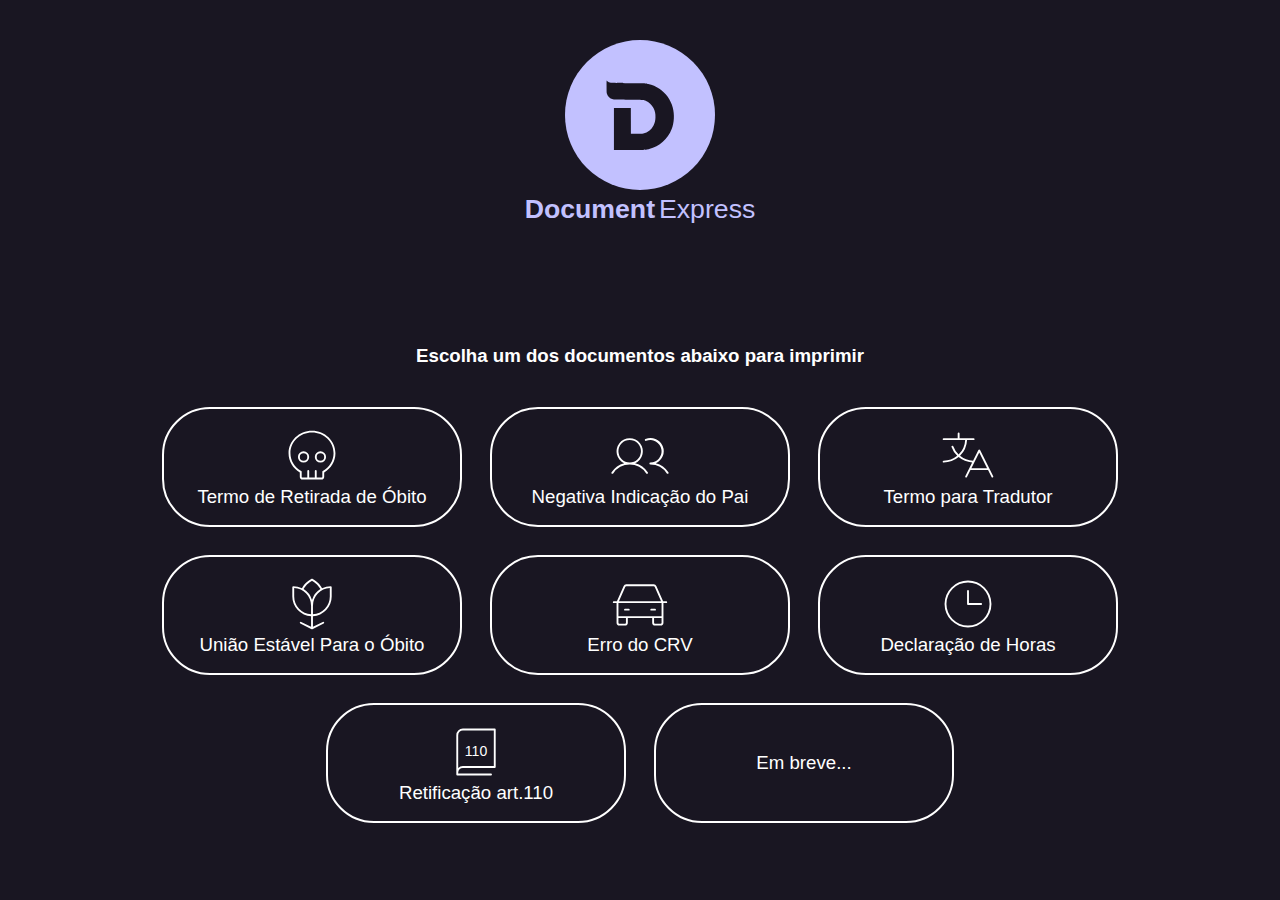
==== index.html @ bce2ed84 "first commit" ====
<!DOCTYPE html>
<html lang="pt-br">
    <head>
        <link rel="preconnect" href="https://fonts.googleapis.com">
        <link rel="preconnect" href="https://fonts.gstatic.com" crossorigin>
        <link href="https://fonts.googleapis.com/css2?family=Raleway:wght@700&display=swap" rel="stylesheet">

        <script type="text/javascript">
            (function(c,l,a,r,i,t,y){
                c[a]=c[a]||function(){(c[a].q=c[a].q||[]).push(arguments)};
                t=l.createElement(r);t.async=1;t.src="https://www.clarity.ms/tag/"+i;
                y=l.getElementsByTagName(r)[0];y.parentNode.insertBefore(t,y);
            })(window, document, "clarity", "script", "jylwb43z7i");
        </script>

        <meta charset="UTF-8">
        <meta name="viewport" content="width=device-width, initial-scale=1.0">
        <meta property="og:title" content="Document Express">
        <meta property="og:description" content="Ganhe tempo nos atendimentos utilizando formulários e requerimentos automatizados e totlamente personalizáveis.">
        <meta property="og:image" content="https://i.imgur.com/FWwTlKL_d.webp?maxwidth=1920&fidelity=grand">

        <link rel="shortcut icon" href="assets/favicon.svg" type="image/x-icon">
        <link rel="stylesheet" href="styles/global.css">
        <link rel="stylesheet" href="styles/home.css">
        <title>Document Express</title>
    </head>

    <body>
        <header>
            <img src="assets/logo-docexpress.svg" alt="Document Express">
            <div>
                Document<div>Express</div>
            </div>
            <p>Escolha um dos documentos abaixo para imprimir</p>
        </header>


        <div class="cards">
            <a href="pages/retirada-de-obito.html">
                <div class="card">
                    <img src="assets/skull.svg" alt="skull">
                    <p class="tip">Termo de Retirada de Óbito</p>
                </div>
            </a>

            <a href="pages/negativa-indicacao-do-pai.html">
                <div class="card">
                    <img src="assets/family.svg" alt="family">
                    <p class="tip">Negativa Indicação do Pai</p>
                </div>
            </a>

            <a href="pages/termo-tradutor.html">
                <div class="card">
                    <img src="assets/translate.svg" alt="translate">
                    <p class="tip">Termo para Tradutor</p>
                </div>
            </a>

            <a href="pages/uniao-estavel.html">
                <div class="card">
                    <img src="assets/flower.svg" alt="flower">
                    <p class="tip">União Estável Para o Óbito</p>
                </div>
            </a>

            <a href="pages/erro-do-crv.html">
                <div class="card">
                    <img src="assets/car.svg" alt="car">
                    <p class="tip">Erro do CRV</p>
                </div>
            </a>

            <a href="pages/declaracao-de-horas.html">
                <div class="card">
                    <img src="assets/clock.svg" alt="clock">
                    <p class="tip">Declaração de Horas</p>
                </div>
            </a>

            <a href="pages/retificacao110.html">
                <div class="card">
                    <img src="assets/book.svg" alt="book">
                    <p class="tip">Retificação art.110</p>
                </div>
            </a>

            <div class="card">
                <p class="tip">Em breve...</p>
            </div>
        </div>
    </body>
</html>
---- styles/global.css ----
* {
    margin: 0;
    padding: 0;
    box-sizing: border-box;
}

body {
    background-color: #191622;
    color: white;
    font-family: 'Segoe UI', Tahoma, Geneva, Verdana, sans-serif;
}

*::-webkit-scrollbar {
    width: 8px;
}

*::-webkit-scrollbar-track {
    background: transparent
}

*::-webkit-scrollbar-thumb {
    background-color: #c2c1ff7b;
    border-radius: 20px;
}
---- styles/home.css ----
header{
    text-align: center;
    padding: 40px;
}

header img{
    width: 150px;
    border-radius: 50%;
}

header div{
    font-size: 20pt;
    font-weight: 700;
    display: flex;
    justify-content: center;
    gap: 4px;
    /* font-family: 'Raleway', sans-serif; */
    color: #c2c1ff;
}

header div div{
    font-weight: 300;
}

header p{
    margin-top: 120px;
    font-size: 14pt;
    font-weight: 700;
}

.cards {
    /* width: 300px; */
    /* flex-direction: column; */
    /* align-items: center; */
    margin: 0 auto 40px;
    display: flex;
    flex-wrap: wrap;
    justify-content: center;
    gap: 28px;

}

.cards .card {
    display: flex;
    align-items: center;
    justify-content: center;
    flex-direction: column;
    text-align: center;
    height: 120px;
    width: 300px;
    border-radius: 48px;
    cursor: pointer;
    transition: 400ms;
    border: 2px solid #ffffff;
}

a{
    text-decoration: none;
    color: white;
}

a:visited{
    color: white;
    text-decoration: none;
}

.cards .card p.tip {
    font-size: 14pt;
    font-weight: 400;
}

.cards .card:hover {
    transform: scale(1.1, 1.1);
}

@media screen and (max-width: 990px) {
    .cards{
        flex-direction: column;
        align-items: center;
        margin-bottom: 80px;
    }
}
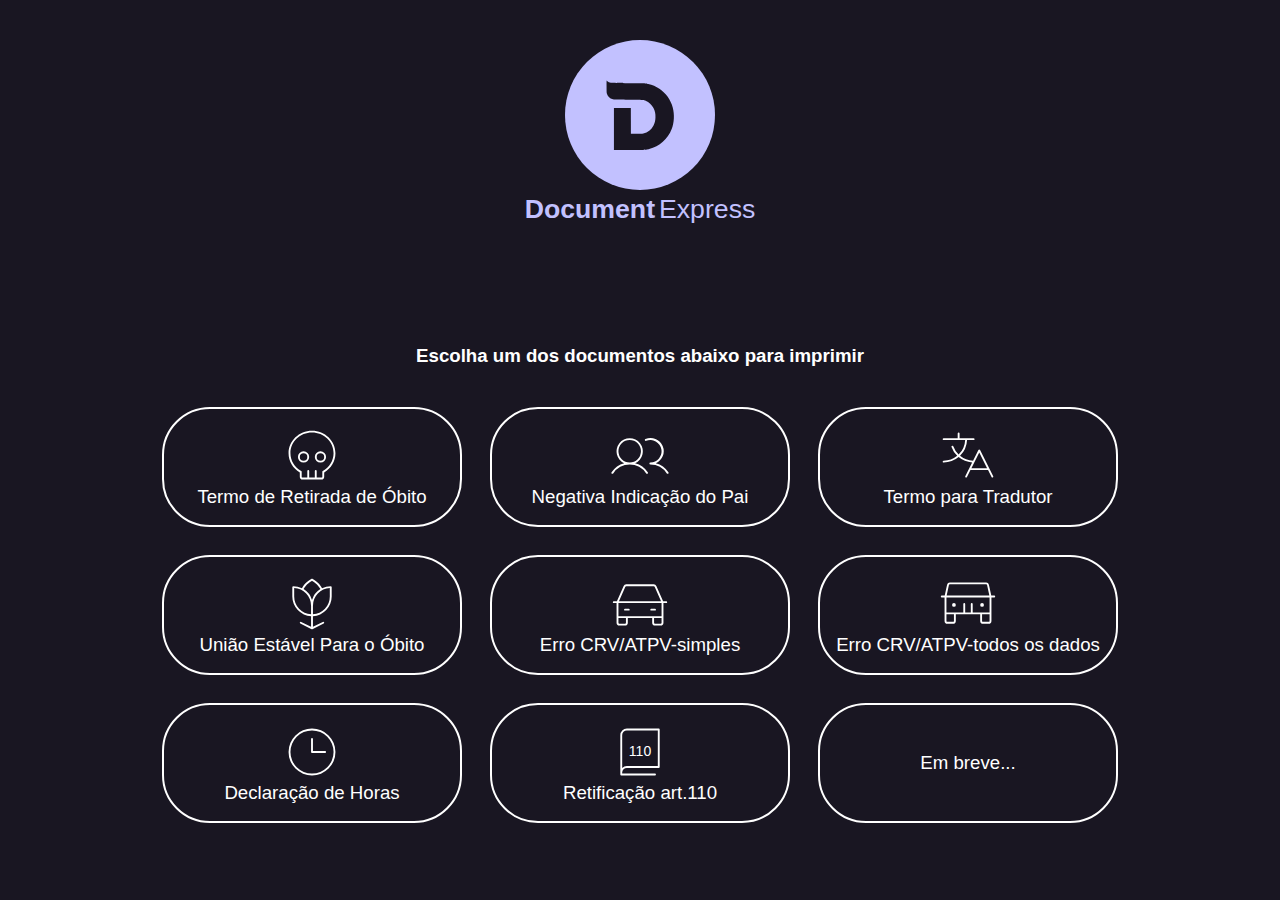
==== commit 818bde1a: "criar e finalizar novo documento com todas as suas particularidades" ====
--- a/index.html
+++ b/index.html
@@ -67,7 +67,14 @@
             <a href="pages/erro-do-crv.html">
                 <div class="card">
                     <img src="assets/car.svg" alt="car">
-                    <p class="tip">Erro do CRV</p>
+                    <p class="tip">Erro CRV/ATPV-simples</p>
+                </div>
+            </a>
+
+            <a href="pages/erro-do-crv-v2.html">
+                <div class="card">
+                    <img src="assets/car-v2.svg" alt="car">
+                    <p class="tip">Erro CRV/ATPV-todos os dados</p>
                 </div>
             </a>
 
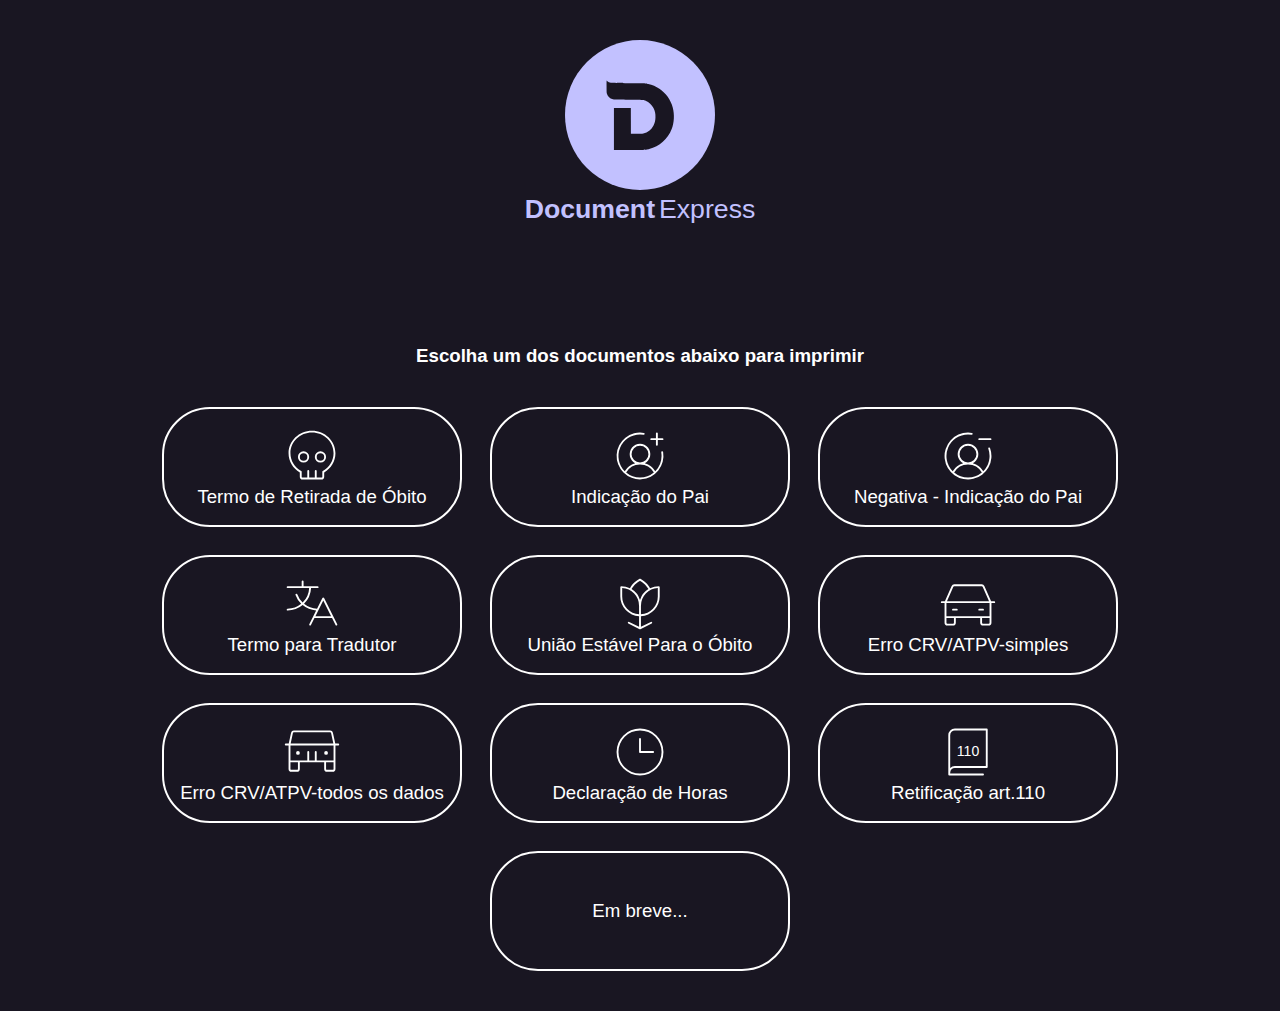
==== commit 6108526f: "alterações nos icones e adição de card para novo documento" ====
--- a/index.html
+++ b/index.html
@@ -43,10 +43,17 @@
                 </div>
             </a>
 
+            <a href="pages/indicacao-do-pai.html">
+                <div class="card">
+                    <img src="assets/family-plus.svg" alt="family">
+                    <p class="tip">Indicação do Pai</p>
+                </div>
+            </a>
+
             <a href="pages/negativa-indicacao-do-pai.html">
                 <div class="card">
-                    <img src="assets/family.svg" alt="family">
-                    <p class="tip">Negativa Indicação do Pai</p>
+                    <img src="assets/family-minus.svg" alt="family">
+                    <p class="tip">Negativa - Indicação do Pai</p>
                 </div>
             </a>
 
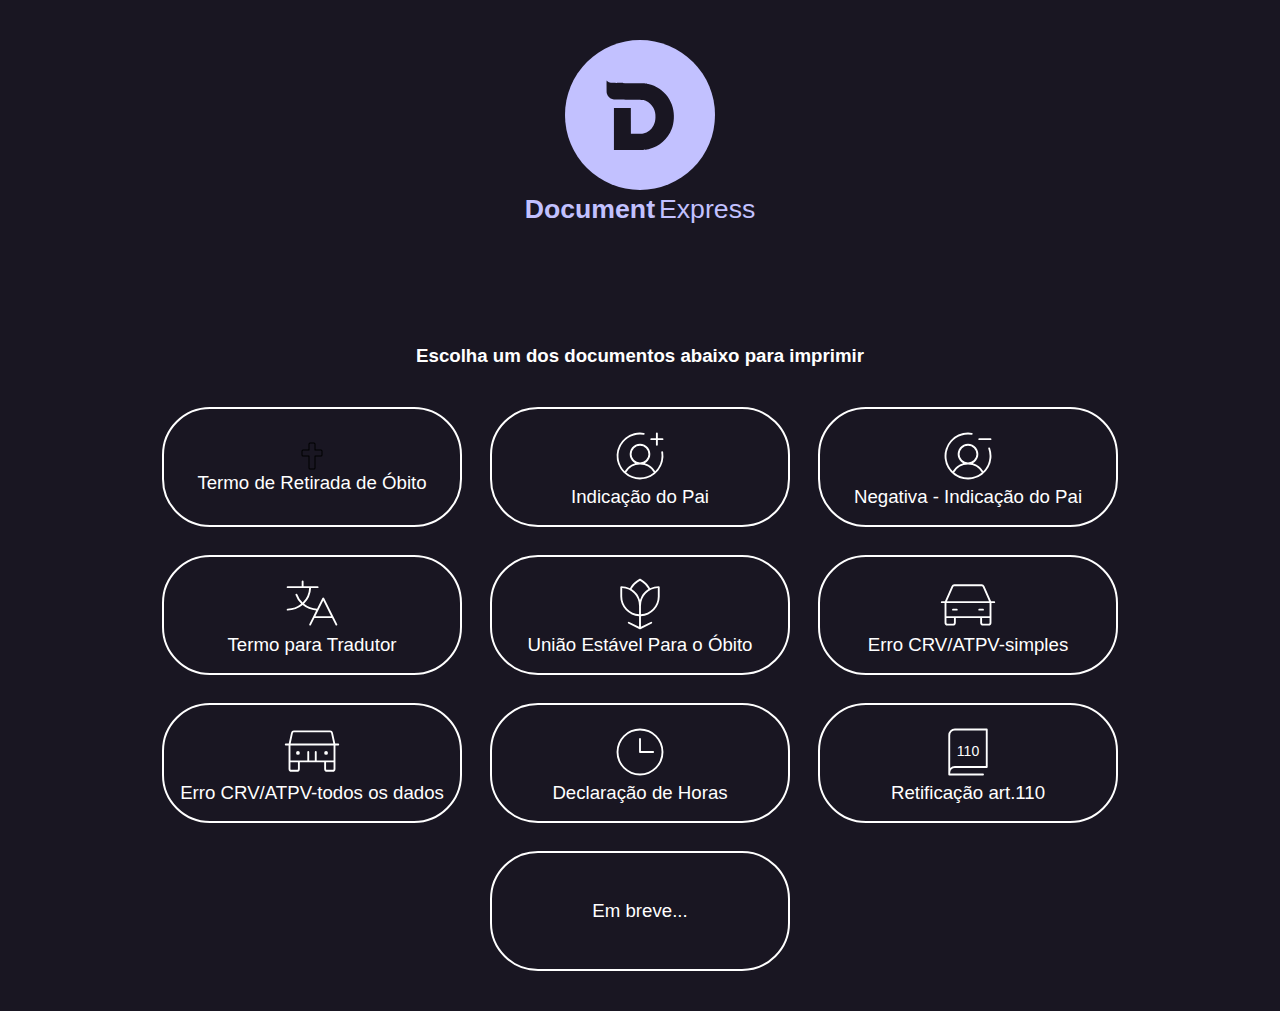
==== commit fc2ccc2d: "alterar icone utilizado" ====
--- a/index.html
+++ b/index.html
@@ -38,7 +38,7 @@
         <div class="cards">
             <a href="pages/retirada-de-obito.html">
                 <div class="card">
-                    <img src="assets/skull.svg" alt="skull">
+                    <img src="assets/cross.svg" alt="cross">
                     <p class="tip">Termo de Retirada de Óbito</p>
                 </div>
             </a>
--- a/styles/global.css
+++ b/styles/global.css
@@ -21,4 +21,23 @@
 *::-webkit-scrollbar-thumb {
     background-color: #c2c1ff7b;
     border-radius: 20px;
+}
+
+.previous-icon-container{
+    padding-left: 24px;
+    padding-top: 24px;
+}
+
+.previous-icon-container a{
+    border: 1px solid #c2c1ff;
+    display: flex;
+    justify-content: center;
+    width: 40px;
+    border-radius: 50%;
+    padding: 6px 26px;
+    transition: 0.3s;
+}
+
+.previous-icon-container a:hover{
+    background-color: #c2c1ff7b;
 }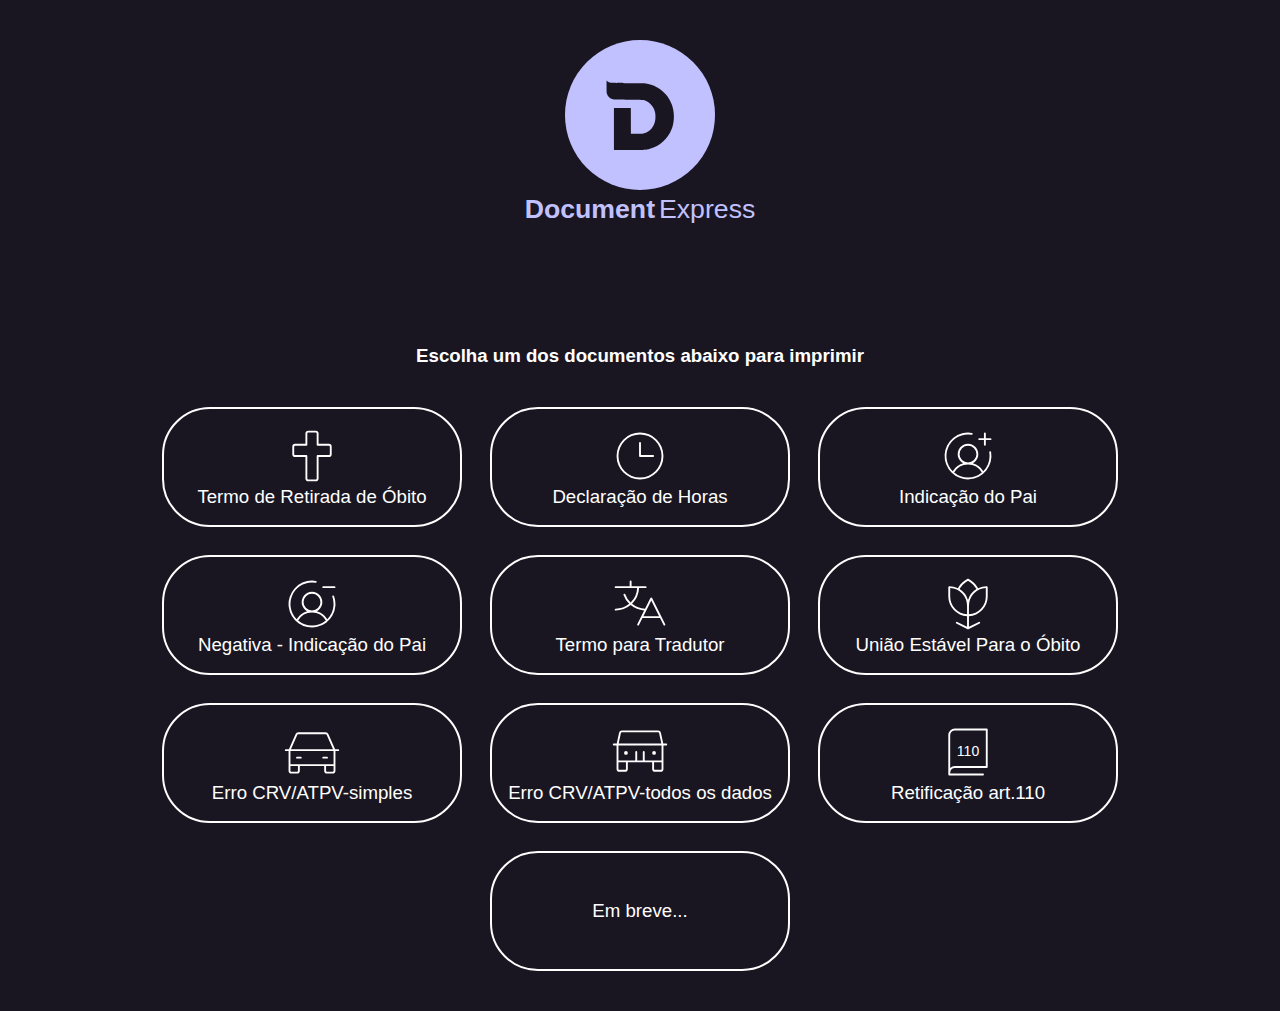
==== commit ef22d4dc: "alterar posição dos icones na página inicial" ====
--- a/index.html
+++ b/index.html
@@ -43,6 +43,13 @@
                 </div>
             </a>
 
+            <a href="pages/declaracao-de-horas.html">
+                <div class="card">
+                    <img src="assets/clock.svg" alt="clock">
+                    <p class="tip">Declaração de Horas</p>
+                </div>
+            </a>
+
             <a href="pages/indicacao-do-pai.html">
                 <div class="card">
                     <img src="assets/family-plus.svg" alt="family">
@@ -85,13 +92,6 @@
                 </div>
             </a>
 
-            <a href="pages/declaracao-de-horas.html">
-                <div class="card">
-                    <img src="assets/clock.svg" alt="clock">
-                    <p class="tip">Declaração de Horas</p>
-                </div>
-            </a>
-
             <a href="pages/retificacao110.html">
                 <div class="card">
                     <img src="assets/book.svg" alt="book">
